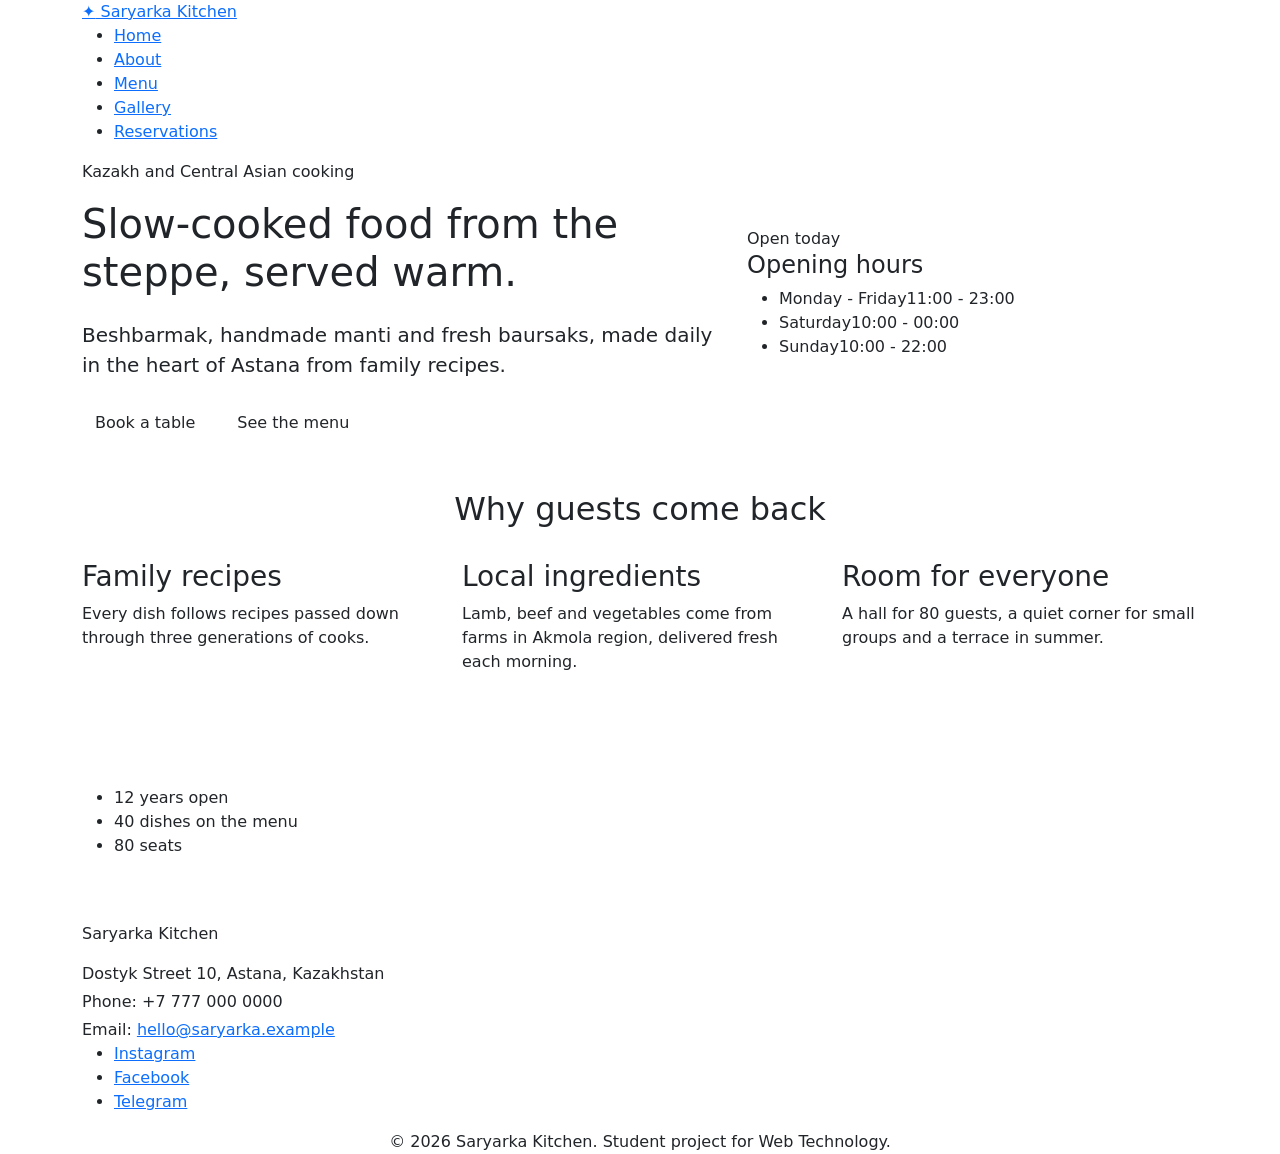
==== index.html @ 1ffd9317 "Add files via upload" ====
<!DOCTYPE html>
<html lang="en">
<head>
  <meta charset="UTF-8"><meta name="viewport" content="width=device-width, initial-scale=1">
  <title>Home | Saryarka Kitchen</title>
  <meta name="description" content="Saryarka Kitchen: modern Kazakh and Central Asian cooking in Astana.">
  <link rel="preconnect" href="https://fonts.googleapis.com"><link rel="preconnect" href="https://fonts.gstatic.com" crossorigin>
  <link href="https://fonts.googleapis.com/css2?family=Fraunces:wght@600;800&family=Nunito+Sans:wght@400;600&display=swap" rel="stylesheet">
  <link href="https://cdn.jsdelivr.net/npm/bootstrap@5.3.3/dist/css/bootstrap.min.css" rel="stylesheet"><link rel="stylesheet" href="css/style.css">
</head>
<body>
  <header class="site-header"><div class="container header-inner">
    <a class="logo" href="index.html"><span class="logo-mark">&#10022;</span> Saryarka Kitchen</a>
    <nav aria-label="Main navigation"><ul class="nav-list">
      <li><a class="nav-link-custom active" href="index.html">Home</a></li><li><a class="nav-link-custom" href="about.html">About</a></li><li><a class="nav-link-custom" href="menu.html">Menu</a></li><li><a class="nav-link-custom" href="gallery.html">Gallery</a></li><li><a class="nav-link-custom" href="contact.html">Reservations</a></li>
    </ul></nav>
  </div></header>
  <main>
    <section class="hero"><div class="container"><div class="row align-items-center g-4">
      <div class="col-lg-7"><p class="hero-tag">Kazakh and Central Asian cooking</p><h1>Slow-cooked food from the steppe, served warm.</h1>
        <p class="lead my-4">Beshbarmak, handmade manti and fresh baursaks, made daily in the heart of Astana from family recipes.</p>
        <div class="d-flex flex-wrap gap-3"><a class="btn btn-saffron" href="contact.html">Book a table</a><a class="btn btn-outline-light-custom" href="menu.html">See the menu</a></div>
      </div>
      <div class="col-lg-5"><div class="hours-card"><span class="hours-badge">Open today</span><h2 class="h4">Opening hours</h2><ul class="hours-list">
        <li><span>Monday - Friday</span><span>11:00 - 23:00</span></li><li><span>Saturday</span><span>10:00 - 00:00</span></li><li><span>Sunday</span><span>10:00 - 22:00</span></li>
      </ul></div></div>
    </div></div></section>
    <section class="py-5"><div class="container"><h2 class="section-title text-center">Why guests come back</h2><div class="row g-4 mt-2">
      <div class="col-md-4"><article class="card-box"><h3>Family recipes</h3><p>Every dish follows recipes passed down through three generations of cooks.</p></article></div>
      <div class="col-md-4"><article class="card-box"><h3>Local ingredients</h3><p>Lamb, beef and vegetables come from farms in Akmola region, delivered fresh each morning.</p></article></div>
      <div class="col-md-4"><article class="card-box"><h3>Room for everyone</h3><p>A hall for 80 guests, a quiet corner for small groups and a terrace in summer.</p></article></div>
    </div></div></section>
    <section class="stats py-5"><div class="container"><ul class="stats-list"><li><span class="stat-num">12</span> years open</li><li><span class="stat-num">40</span> dishes on the menu</li><li><span class="stat-num">80</span> seats</li></ul></div></section>
  </main>
  <footer class="site-footer"><div class="container footer-inner"><div><p class="footer-title">Saryarka Kitchen</p><p class="mb-1">Dostyk Street 10, Astana, Kazakhstan</p><p class="mb-1">Phone: +7 777 000 0000</p><p class="mb-0">Email: <a href="mailto:hello@saryarka.example">hello@saryarka.example</a></p></div><ul class="social-list"><li><a href="https://www.instagram.com/" target="_blank" rel="noopener">Instagram</a></li><li><a href="https://www.facebook.com/" target="_blank" rel="noopener">Facebook</a></li><li><a href="https://t.me/" target="_blank" rel="noopener">Telegram</a></li></ul></div><p class="copyright text-center mb-0">&copy; 2026 Saryarka Kitchen. Student project for Web Technology.</p></footer>
  <script src="https://code.jquery.com/jquery-3.7.1.min.js"></script><script src="https://cdn.jsdelivr.net/npm/bootstrap@5.3.3/dist/js/bootstrap.bundle.min.js"></script><script src="js/script.js"></script>
</body></html>
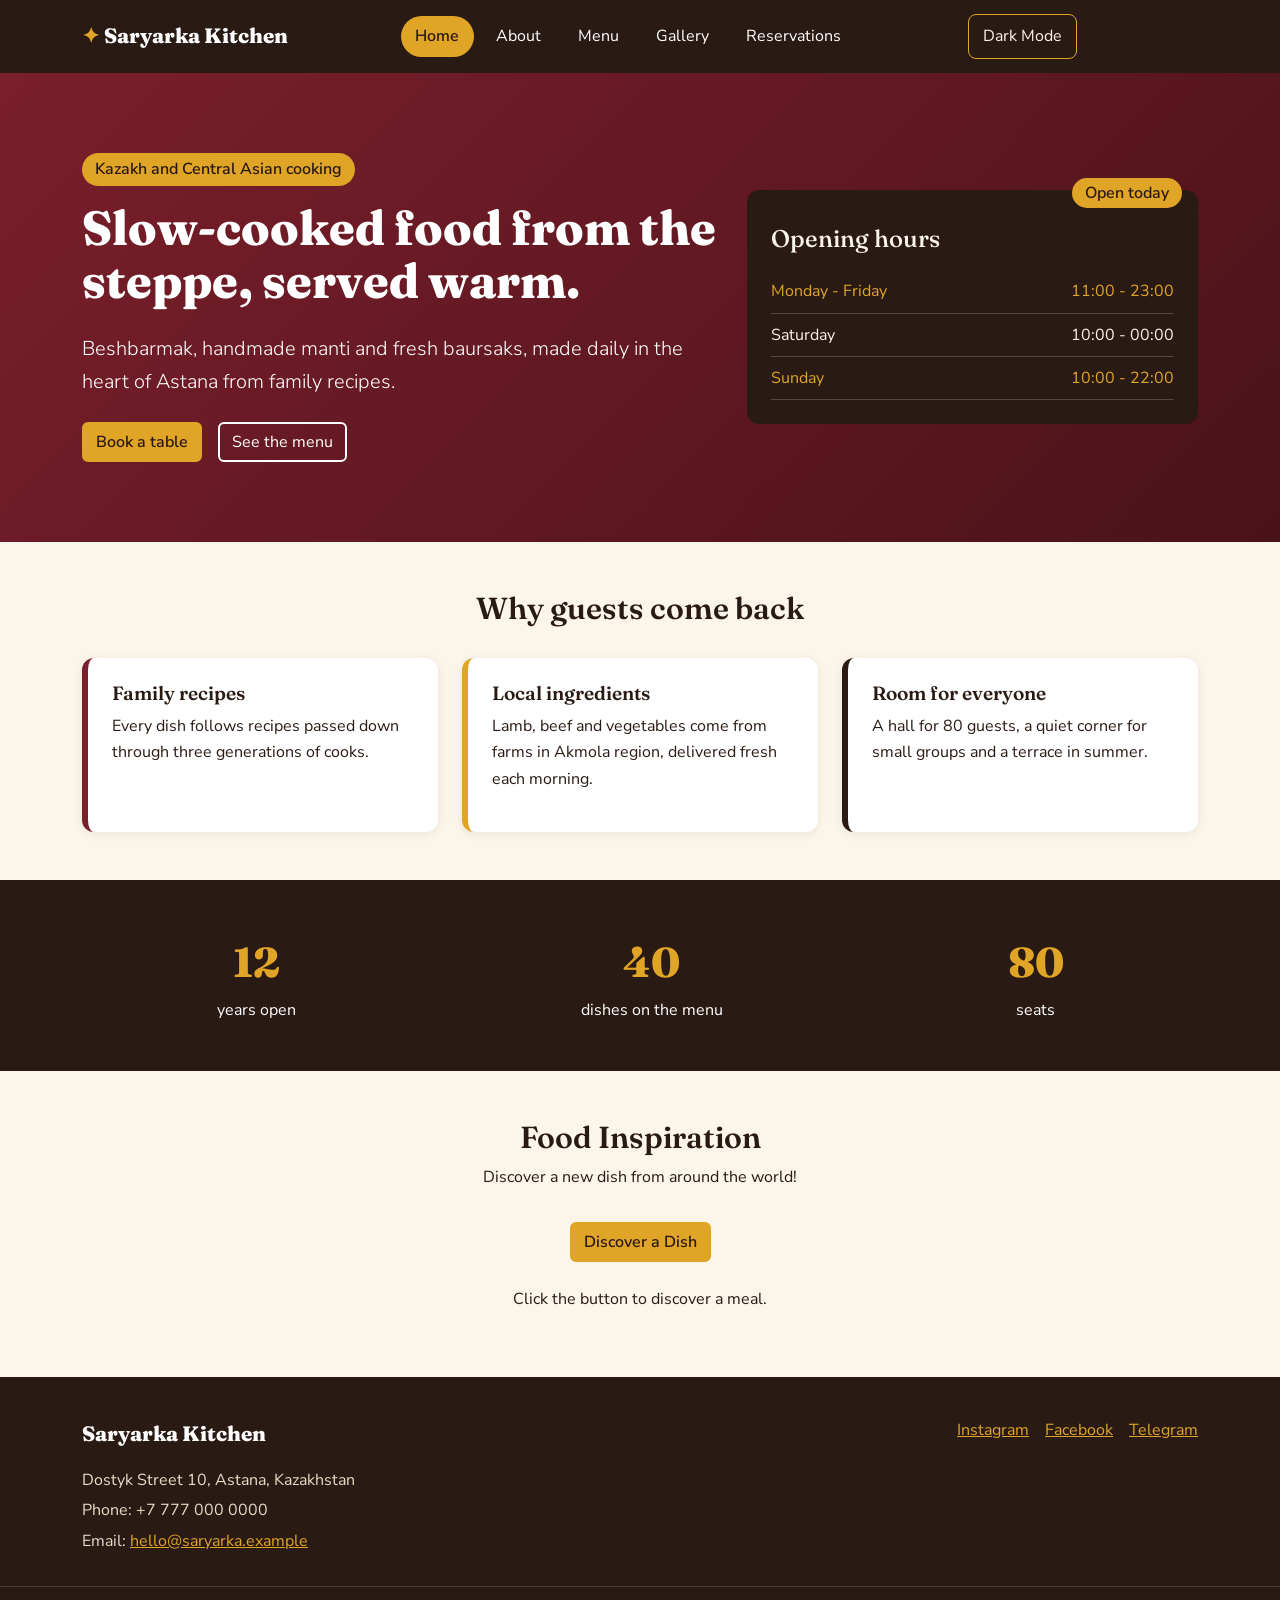
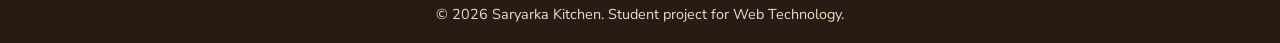
==== commit f82a1436: "Complete final project features and update README" ====
--- a/index.html
+++ b/index.html
@@ -13,7 +13,11 @@
     <a class="logo" href="index.html"><span class="logo-mark">&#10022;</span> Saryarka Kitchen</a>
     <nav aria-label="Main navigation"><ul class="nav-list">
       <li><a class="nav-link-custom active" href="index.html">Home</a></li><li><a class="nav-link-custom" href="about.html">About</a></li><li><a class="nav-link-custom" href="menu.html">Menu</a></li><li><a class="nav-link-custom" href="gallery.html">Gallery</a></li><li><a class="nav-link-custom" href="contact.html">Reservations</a></li>
-    </ul></nav>
+        </ul></nav>
+    <button id="themeToggle" class="theme-toggle" type="button">
+      Dark Mode
+    </button>
+    <span id="guestStatus" class="ms-2"></span>
   </div></header>
   <main>
     <section class="hero"><div class="container"><div class="row align-items-center g-4">
@@ -31,6 +35,20 @@
       <div class="col-md-4"><article class="card-box"><h3>Room for everyone</h3><p>A hall for 80 guests, a quiet corner for small groups and a terrace in summer.</p></article></div>
     </div></div></section>
     <section class="stats py-5"><div class="container"><ul class="stats-list"><li><span class="stat-num">12</span> years open</li><li><span class="stat-num">40</span> dishes on the menu</li><li><span class="stat-num">80</span> seats</li></ul></div></section>
+    <section class="py-5">
+  <div class="container text-center">
+    <h2 class="section-title">Food Inspiration</h2>
+    <p>Discover a new dish from around the world!</p>
+
+    <button id="getMealButton" class="btn btn-saffron mt-3" type="button">
+      Discover a Dish
+    </button>
+
+    <div id="mealResult" class="mt-4">
+      <p>Click the button to discover a meal.</p>
+    </div>
+  </div>
+</section>
   </main>
   <footer class="site-footer"><div class="container footer-inner"><div><p class="footer-title">Saryarka Kitchen</p><p class="mb-1">Dostyk Street 10, Astana, Kazakhstan</p><p class="mb-1">Phone: +7 777 000 0000</p><p class="mb-0">Email: <a href="mailto:hello@saryarka.example">hello@saryarka.example</a></p></div><ul class="social-list"><li><a href="https://www.instagram.com/" target="_blank" rel="noopener">Instagram</a></li><li><a href="https://www.facebook.com/" target="_blank" rel="noopener">Facebook</a></li><li><a href="https://t.me/" target="_blank" rel="noopener">Telegram</a></li></ul></div><p class="copyright text-center mb-0">&copy; 2026 Saryarka Kitchen. Student project for Web Technology.</p></footer>
   <script src="https://code.jquery.com/jquery-3.7.1.min.js"></script><script src="https://cdn.jsdelivr.net/npm/bootstrap@5.3.3/dist/js/bootstrap.bundle.min.js"></script><script src="js/script.js"></script>
--- a/css/style.css
+++ b/css/style.css
@@ -0,0 +1,237 @@
+
+:root {
+  --wine: #7a1f2b;
+  --charcoal: #2a1a14;
+  --saffron: #e0a526;
+  --cream: #fbf5ea;
+  --text: #2a1a14;
+  --radius: 12px;
+  --font-head: "Fraunces", Georgia, sans-serif;
+  --font-body: "Nunito Sans", Arial, sans-serif;
+}
+
+body { font-family: var(--font-body); color: var(--text); background: var(--cream); line-height: 1.65; }
+h1, h2, h3, .logo, .footer-title { font-family: var(--font-head); color: var(--charcoal); }
+h1 { font-size: 3rem; font-weight: 800; line-height: 1.1; }
+h2 { font-size: 1.9rem; font-weight: 600; }
+h3 { font-size: 1.2rem; font-weight: 600; }
+a { color: var(--wine); }
+a:hover, a:focus { color: var(--charcoal); }
+:focus-visible { outline: 3px solid var(--saffron); outline-offset: 2px; }
+
+
+
+/* Header: Flexbox + sticky positioning */
+.site-header { position: sticky; top: 0; z-index: 100; background: var(--charcoal); }
+.header-inner { display: flex; justify-content: space-between; align-items: center; padding-top: 0.9rem; padding-bottom: 0.9rem; }
+.logo { color: #fff; font-size: 1.3rem; font-weight: 800; text-decoration: none; }
+.logo:hover, .logo:focus { color: var(--saffron); }
+.logo-mark { color: var(--saffron); }
+.nav-list { display: flex; gap: 0.5rem; list-style: none; margin: 0; padding: 0; }
+.nav-link-custom { display: block; padding: 0.45rem 0.9rem; color: #fff; text-decoration: none; border-radius: 999px; transition: background 0.2s; }
+.nav-link-custom:hover, .nav-link-custom:focus { background: var(--wine); color: #fff; }
+.nav-link-custom.active { background: var(--saffron); color: var(--charcoal); font-weight: 600; }
+
+
+
+/* Hero */
+.hero { background: linear-gradient(135deg, var(--wine), #4a1219); color: #fff; padding: 5rem 0; }
+.hero h1, .hero .lead { color: #fff; }
+.hero-tag { display: inline-block; background: var(--saffron); color: var(--charcoal); font-weight: 600; padding: 0.2rem 0.8rem; border-radius: 999px; }
+.hours-card { position: relative; background: #2a1a14; color: #fbf5ea; border-radius: var(--radius); padding: 2.2rem 1.5rem 1.5rem; }
+.hours-card pre { margin: 0; color: inherit; white-space: pre-wrap; }
+.hours-badge { position: absolute; top: -12px; right: 16px; background: var(--saffron); color: var(--charcoal); font-weight: 600; padding: 0.1rem 0.8rem; border-radius: 999px; }
+
+
+
+/* Buttons */
+.btn-saffron { background: var(--saffron); color: var(--charcoal); font-weight: 600; border: 2px solid var(--saffron); }
+.btn-saffron:hover, .btn-saffron:focus { background: var(--charcoal); color: var(--saffron); border-color: var(--saffron); }
+.btn-outline-light-custom { color: #fff; border: 2px solid #fff; }
+.btn-outline-light-custom:hover, .btn-outline-light-custom:focus { background: #fff; color: var(--charcoal); }
+
+
+
+/* Sections and cards */
+.section-title { margin-bottom: 0.5rem; }
+.card-box { height: 100%; background: #fff; border-left: 6px solid var(--wine); border-radius: var(--radius); padding: 1.5rem; box-shadow: 0 2px 10px rgba(42, 26, 20, 0.08); }
+.col-md-4:nth-child(2) .card-box { border-left-color: var(--saffron); }
+.col-md-4:nth-child(3) .card-box { border-left-color: var(--charcoal); }
+.stats { background: var(--charcoal); color: #fff; }
+.stats-list { display: flex; justify-content: space-around; gap: 1rem; list-style: none; margin: 0; padding: 0; text-align: center; }
+.stat-num { display: block; font-family: var(--font-head); font-size: 2.6rem; font-weight: 800; color: var(--saffron); }
+.page-title { background: var(--wine); padding: 3rem 0; }
+.page-title h1, .page-title .lead { color: #fff; }
+
+
+
+/* About */
+.check-list { list-style: none; padding: 0; }
+.check-list li { padding-left: 1.6rem; position: relative; margin-bottom: 0.4rem; }
+.check-list li::before { content: "\2713"; position: absolute; left: 0; color: var(--wine); font-weight: 800; }
+.team-grid { display: grid; grid-template-columns: repeat(2, 1fr); gap: 1rem; }
+.team-card { display: flex; align-items: center; gap: 0.9rem; background: #fff; border-radius: var(--radius); padding: 1rem; }
+.team-card:nth-child(even) { background: #f5e9d2; }
+.team-card h3 { margin: 0; font-size: 1.05rem; }
+.avatar { flex: none; display: grid; place-items: center; width: 48px; height: 48px; border-radius: 50%; background: var(--charcoal); color: var(--saffron); font-weight: 800; }
+
+
+
+
+/* Events and tables */
+.table-wrap { overflow-x: auto; }
+.schedule { width: 100%; border-collapse: collapse; background: #fff; }
+.schedule th { background: var(--charcoal); color: #fff; text-align: left; padding: 0.8rem 1rem; }
+.schedule td { padding: 0.8rem 1rem; border-bottom: 1px solid #e6d6b8; }
+.schedule tbody tr:nth-child(even) { background: #f5e9d2; }
+.schedule tbody tr:hover { background: #ffe9b0; }
+.event-list { display: grid; grid-template-columns: repeat(2, 1fr); gap: 1.25rem; }
+.event { background: #fff; border-radius: var(--radius); padding: 1.5rem; border-top: 6px solid var(--saffron); }
+.event:nth-child(even) { border-top-color: var(--wine); }
+
+
+
+
+/* Gallery */
+.gallery-grid { display: grid; grid-template-columns: repeat(3, 1fr); gap: 1.25rem; }
+.shot { margin: 0; background: #fff; border-radius: var(--radius); overflow: hidden; cursor: pointer; }
+.shot img { display: block; width: 100%; height: 220px; object-fit: cover; transition: transform 0.25s; }
+.shot:hover img { transform: scale(1.04); }
+.shot figcaption { padding: 0.7rem 1rem; font-weight: 600; }
+.shot:nth-child(even) figcaption { background: var(--saffron); color: var(--charcoal); }
+.lightbox-modal { background: rgba(20, 12, 9, 0.96); }
+.lightbox-modal .modal-content { background: transparent; border: 0; }
+.lightbox-image { max-height: 75vh; max-width: 100%; object-fit: contain; margin: auto; }
+.lightbox-caption { color: #fff; text-align: center; padding: 0.75rem; }
+.lightbox-control { position: absolute; top: 45%; z-index: 5; border: 0; border-radius: 50%; width: 44px; height: 44px; background: var(--saffron); color: var(--charcoal); font-size: 1.5rem; }
+.lightbox-prev { left: 1rem; }
+.lightbox-next { right: 1rem; }
+
+
+
+
+/* Forms and validation */
+.contact-form { background: #fff; border-radius: var(--radius); padding: 2rem; }
+.form-control:focus, .form-select:focus { border-color: var(--wine); box-shadow: 0 0 0 0.25rem rgba(122, 31, 43, 0.3); }
+.field-feedback { display: block; min-height: 1.25rem; font-size: 0.9rem; }
+.field-feedback.success { color: #187245; }
+.field-feedback.error { color: #b42332; }
+.password-meter { height: 8px; background: #eadfce; border-radius: 20px; overflow: hidden; }
+.password-meter-fill { height: 100%; width: 0; transition: width 0.25s, background 0.25s; }
+.password-meter-fill.weak { width: 33%; background: #c0392b; }
+.password-meter-fill.medium { width: 66%; background: #e0a526; }
+.password-meter-fill.strong { width: 100%; background: #218653; }
+.filter-buttons { display: flex; flex-wrap: wrap; gap: 0.5rem; }
+.filter-buttons .active { background: var(--charcoal); color: #fff; border-color: var(--charcoal); }
+.crud-form { background: #fff; padding: 1.5rem; border-radius: var(--radius); }
+.no-results { background: #fff; padding: 1rem; border-radius: var(--radius); }
+
+
+
+
+/* Footer: Flexbox */
+.site-footer { background: var(--charcoal); color: #e9dcc6; padding-top: 2.5rem; }
+.footer-inner { display: flex; justify-content: space-between; gap: 1.5rem; }
+.footer-title { color: #fff; font-size: 1.3rem; font-weight: 800; }
+.social-list { display: flex; gap: 1rem; list-style: none; margin: 0; padding: 0; }
+.site-footer a { color: var(--saffron); }
+.site-footer a:hover, .site-footer a:focus { color: #fff; }
+.copyright { margin-top: 2rem; padding: 1rem; border-top: 1px solid rgba(255, 255, 255, 0.15); font-size: 0.9rem; }
+
+
+
+
+/* Opening hours card (home) */
+.hours-card h2 { color: var(--cream); margin-bottom: 1rem; }
+.hours-list { list-style: none; margin: 0; padding: 0; }
+.hours-list li { display: flex; justify-content: space-between; gap: 1rem; padding: 0.5rem 0; border-bottom: 1px solid rgba(251, 245, 234, 0.2); }
+.hours-list li:nth-child(odd) { color: var(--saffron); }
+
+
+
+/* Tablet breakpoint */
+@media (max-width: 992px) {
+  h1 { font-size: 2.4rem; }
+  .hero { padding: 3.5rem 0; }
+  .gallery-grid { grid-template-columns: repeat(2, 1fr); }
+  .nav-link-custom { padding: 0.4rem 0.65rem; }
+}
+
+/* Mobile breakpoint */
+@media (max-width: 576px) {
+  h1 { font-size: 1.9rem; }
+  h2 { font-size: 1.5rem; }
+  .header-inner, .footer-inner { flex-direction: column; text-align: center; }
+  .nav-list { flex-wrap: wrap; justify-content: center; }
+  .stats-list { flex-direction: column; }
+  .team-grid, .event-list, .gallery-grid { grid-template-columns: 1fr; }
+  .contact-form { padding: 1.25rem; }
+  .social-list { justify-content: center; flex-wrap: wrap; }
+  .lightbox-control { top: auto; bottom: 1rem; }
+}
+.theme-toggle {
+  background: var(--charcoal);
+  color: var(--cream);
+  border: 1px solid var(--saffron);
+  padding: 8px 14px;
+  border-radius: 8px;
+  cursor: pointer;
+  font-family: var(--font-body);
+}
+
+.theme-toggle:hover {
+  background: var(--saffron);
+  color: var(--charcoal);
+}
+body.dark-theme {
+  background: #1c1917;
+  color: #fbf5ea;
+}
+
+body.dark-theme .site-header,
+body.dark-theme .site-footer {
+  background: #2a1a14;
+  color: #fbf5ea;
+}
+
+body.dark-theme .card-box,
+body.dark-theme .hours-card {
+  background: #332923;
+  color: #fbf5ea;
+}
+
+body.dark-theme h1,
+body.dark-theme h2,
+body.dark-theme h3,
+body.dark-theme p,
+body.dark-theme li {
+  color: inherit;
+}
+.faq-item {
+  border-bottom: 1px solid var(--saffron);
+  padding: 12px 0;
+}
+
+.faq-question {
+  width: 100%;
+  border: none;
+  background: transparent;
+  color: var(--charcoal);
+  display: flex;
+  justify-content: space-between;
+  text-align: left;
+  font-weight: 600;
+  padding: 10px 0;
+  cursor: pointer;
+}
+
+.faq-answer {
+  display: none;
+  padding: 0 0 10px;
+  color: var(--text);
+}
+
+body.dark-theme .faq-question,
+body.dark-theme .faq-answer {
+  color: var(--cream);
+}
